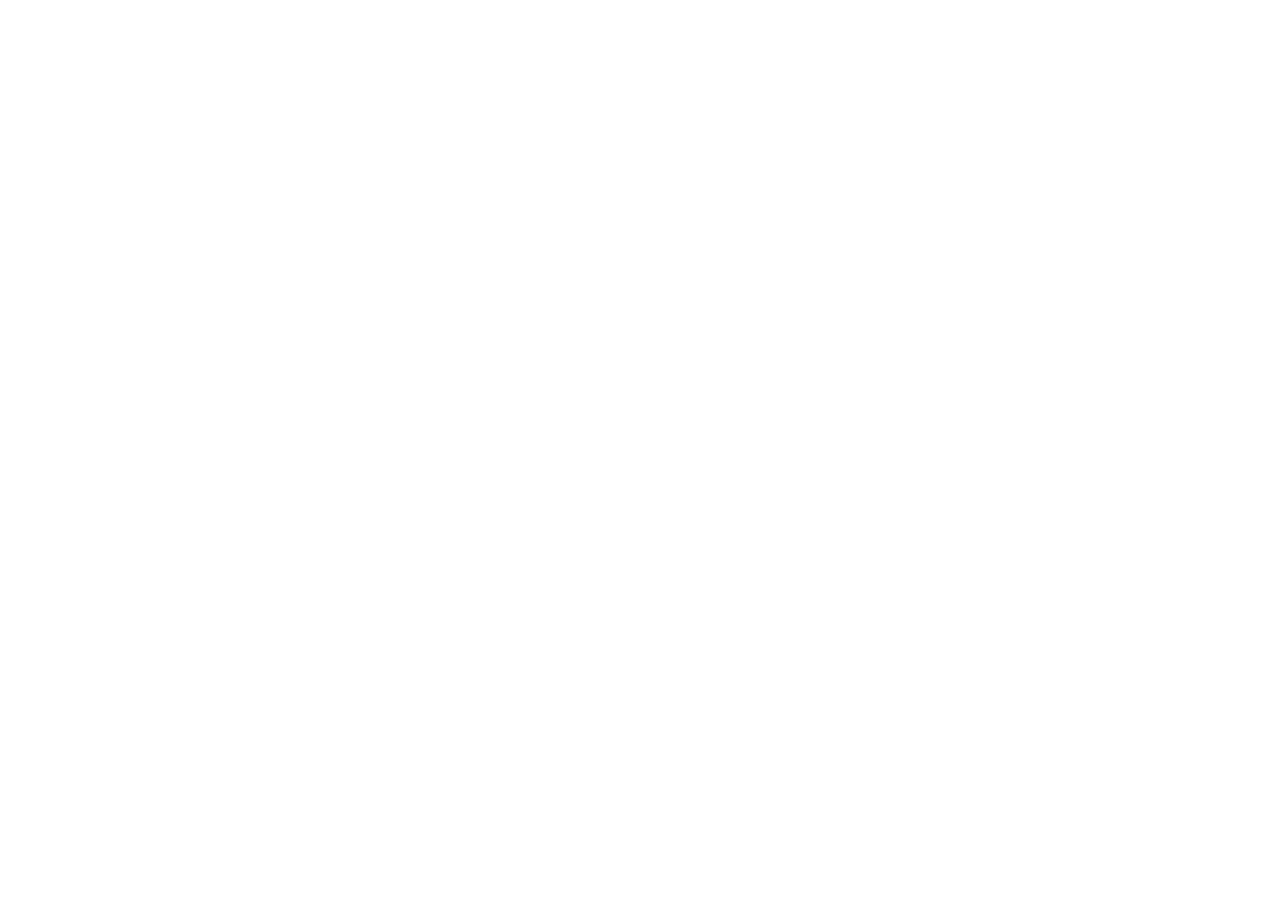
==== index.html @ 701db2a2 "Create index.html" ====
<!doctype html>
<html lang="ja"><head>
  <meta charset="UTF-8">
  <meta name="viewport" content="width=device-width, initial-scale=1, viewport-fit=cover">
  <meta name="theme-color" content="#176b61">
  <meta name="description" content="Shūkatsu OSは、新卒・第二新卒・転職・インターンの応募、選考、応募書類、予定を一元管理する日本向け求職管理ツールです。">
  <meta name="robots" content="noindex,nofollow">
  <title>Shūkatsu OS｜日本の就職活動を一元管理</title>
  <link rel="manifest" href="manifest.webmanifest">
  <link rel="stylesheet" href="styles.css">
</head>
<body>
  <div id="app" aria-live="polite"></div>
  <script src="app.js"></script>


</body><div id="codex-browser-sidebar-comments-root" style="position: fixed; inset: 0px; pointer-events: none; z-index: 2147483647;"></div></html>
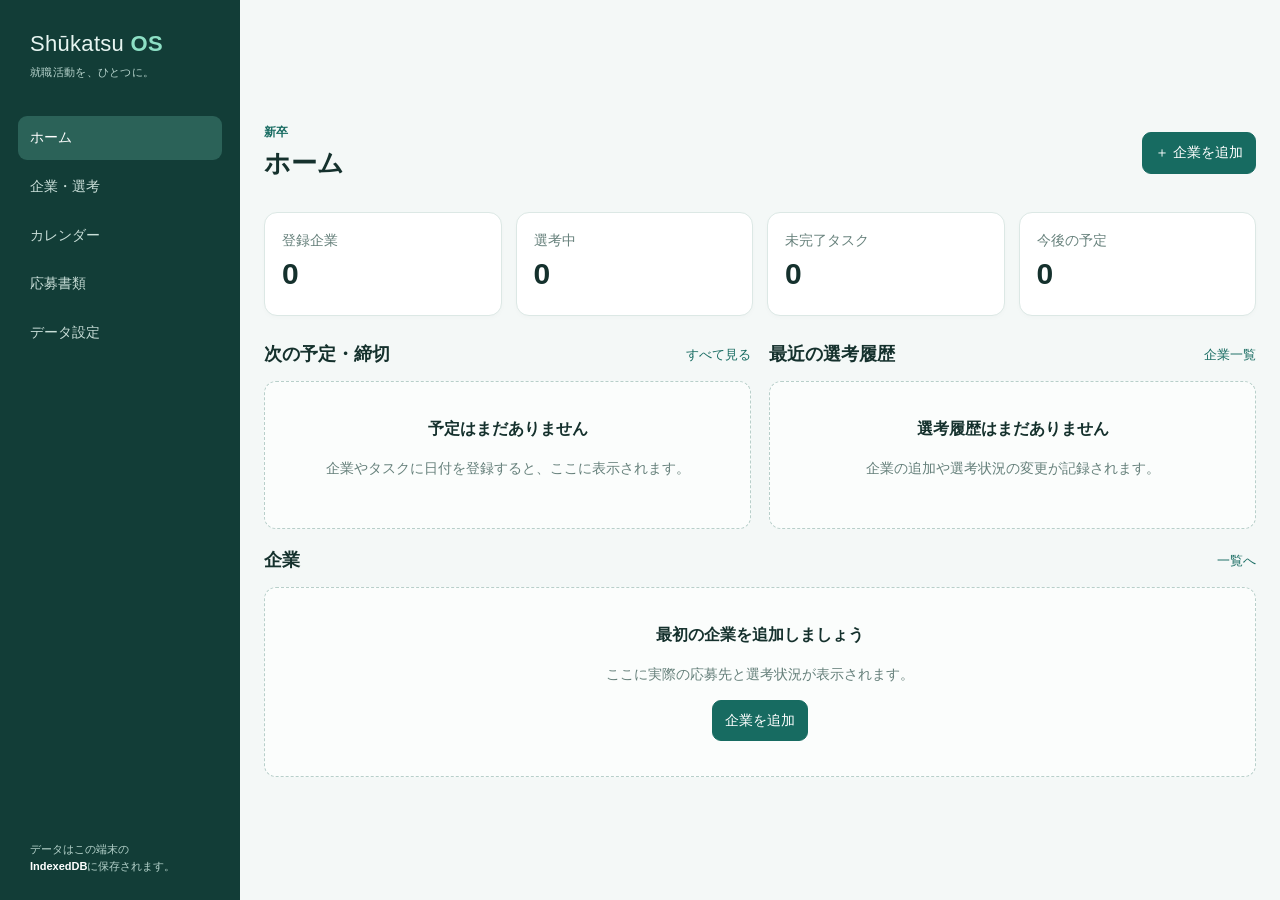
==== commit bad1b0d3: "Sync deployment entry page" ====
--- a/index.html
+++ b/index.html
@@ -1,5 +1,6 @@
 <!doctype html>
-<html lang="ja"><head>
+<html lang="ja">
+<head>
   <meta charset="UTF-8">
   <meta name="viewport" content="width=device-width, initial-scale=1, viewport-fit=cover">
   <meta name="theme-color" content="#176b61">
@@ -12,6 +13,5 @@
 <body>
   <div id="app" aria-live="polite"></div>
   <script src="app.js"></script>
-
-
-</body><div id="codex-browser-sidebar-comments-root" style="position: fixed; inset: 0px; pointer-events: none; z-index: 2147483647;"></div></html>
+</body>
+</html>
--- a/styles.css
+++ b/styles.css
@@ -0,0 +1 @@
+:root{--ink:#15312d;--muted:#66807b;--line:#dce8e5;--bg:#f4f8f7;--paper:#fff;--accent:#176b61;--accent-soft:#e2f1ed;--danger:#b54747;--shadow:0 10px 30px #123b3220}*{box-sizing:border-box}body{margin:0;background:var(--bg);color:var(--ink);font:14px/1.55 -apple-system,BlinkMacSystemFont,"Hiragino Kaku Gothic ProN","Yu Gothic",Meiryo,sans-serif}button,input,select,textarea{font:inherit}button{cursor:pointer;border:1px solid var(--line);border-radius:9px;background:#fff;color:var(--ink);padding:9px 12px}button:hover{border-color:var(--accent)}a{color:inherit;text-decoration:none}h1,h2,h3,p{margin-top:0}h1{font-size:26px;margin-bottom:0}h2{font-size:18px}h3{font-size:16px}.shell{min-height:100vh;display:grid;grid-template-columns:240px minmax(0,1fr)}aside{background:#123d37;color:#e7f5f1;padding:27px 18px;position:sticky;top:0;height:100vh}.brand{display:block;font-size:22px;letter-spacing:.3px;margin:0 12px 35px}.brand b{color:#8de0c5}.brand small{font-size:11px;font-weight:400;display:block;color:#b6d3cc;margin-top:3px}nav{display:grid;gap:5px}nav a{padding:11px 12px;border-radius:9px;color:#c9ded8}nav a.active,nav a:hover{color:white;background:#2b6258}.side-note{position:absolute;bottom:25px;margin:0 12px;font-size:11px;color:#b6d3cc}.side-note b{color:#fff}main{padding:30px;max-width:1480px;width:100%;margin:auto}header,.section-head,.actions,.toolbar,.calendar-head{display:flex;gap:12px;align-items:center;justify-content:space-between}header{margin-bottom:28px}.eyebrow{font-size:12px;color:var(--accent);font-weight:700;margin:0 0 2px}.primary,.danger-button{background:var(--accent);border-color:var(--accent);color:#fff}.danger-button{background:var(--danger);border-color:var(--danger)}.danger-text{color:var(--danger);border-color:transparent;background:transparent}.menu{display:none}.stats{display:grid;grid-template-columns:repeat(4,1fr);gap:14px;margin-bottom:25px}.stats>div,.panel,.card,.calendar,.toolbar{background:var(--paper);border:1px solid var(--line);border-radius:13px;box-shadow:0 2px 5px #123b3205}.stats>div{padding:17px}.stats span{color:var(--muted);display:block}.stats b{font-size:30px}.grid{display:grid;gap:18px;margin:18px 0}.grid.two{grid-template-columns:1fr 1fr}.section-head{margin-bottom:12px}.section-head h2{margin:0}.section-head>a{color:var(--accent);font-size:13px}.cards{display:grid;grid-template-columns:repeat(3,1fr);gap:14px}.card{padding:16px}.app-card{display:flex;justify-content:space-between;gap:10px;min-height:139px}.app-card h3{margin:9px 0 3px}.app-card h3 a:hover{color:var(--accent);text-decoration:underline}.app-card p,.card p,.muted{color:var(--muted);font-size:13px}.card-meta{display:grid;align-content:space-between;text-align:right;font-size:12px;color:var(--muted)}.card-meta b{color:var(--ink)}.status,.tag{display:inline-block;border-radius:999px;padding:3px 8px;font-size:11px;font-weight:700;background:#e7efed;color:#35605a}.status-interested{background:#eff1f0}.status-pre_entry,.status-entered{background:#dff1ed;color:#176b61}.status-briefing,.status-es_submitted,.status-screening{background:#e6eefb;color:#40618c}.status-web_test{background:#fff3db;color:#9a6900}.status-interview_1,.status-interview_2,.status-final_interview{background:#f4e7fa;color:#77448a}.status-informal_offer,.status-offer,.status-accepted{background:#def4df;color:#287038}.status-withdrawn,.status-rejected{background:#f4e8e8;color:#9b4c4c}.empty{padding:35px 20px;text-align:center;border:1px dashed #b8cfca;border-radius:12px;background:#fbfdfc}.empty p{color:var(--muted)}.list{border:1px solid var(--line);border-radius:10px;overflow:hidden}.row,.task,.record{display:grid;grid-template-columns:110px 1fr auto;gap:10px;align-items:center;padding:11px 12px;border-bottom:1px solid var(--line)}.row:last-child,.task:last-child,.record:last-child{border:0}.row span{font-size:12px;color:var(--accent)}time{font-size:12px;color:var(--muted);white-space:nowrap}.timeline>div{border-left:2px solid #9bcfc2;padding:1px 0 13px 14px;margin-left:6px}.timeline>div:last-child{padding-bottom:0}.timeline p{margin:3px 0}.timeline span{font-size:13px;color:var(--muted)}.toolbar{padding:12px;justify-content:flex-start;margin-bottom:15px}.toolbar input{min-width:280px}.toolbar select{min-width:150px}input,select,textarea{width:100%;border:1px solid #b9cfca;border-radius:8px;padding:9px;background:#fff;color:var(--ink)}input:focus,select:focus,textarea:focus{outline:3px solid #bfe6db;border-color:var(--accent)}textarea{min-height:86px;resize:vertical}.back{display:inline-block;color:var(--accent);margin-bottom:14px}.detail-hero{background:linear-gradient(115deg,#e5f2ee,#fff);border:1px solid #cfe4de;border-radius:14px;padding:21px;display:flex;justify-content:space-between;gap:12px;align-items:center}.detail-hero h2{font-size:25px;margin:8px 0 2px}.detail-hero p{margin:0;color:var(--muted)}.detail-grid{display:grid;grid-template-columns:repeat(2,minmax(0,1fr));gap:16px;margin-top:16px}.panel{padding:18px}.panel h2{margin-bottom:10px}.wide{grid-column:1/-1}dl{display:grid;grid-template-columns:135px 1fr;margin:0;gap:9px 14px}dt{color:var(--muted)}dd{margin:0;overflow-wrap:anywhere}.notes{white-space:pre-wrap}.task{grid-template-columns:auto 1fr auto auto}.task input{width:auto}.task button,.record button{padding:3px 7px;color:var(--danger);border:0}.done{text-decoration:line-through;color:var(--muted)}.record{grid-template-columns:1fr auto}.record p{grid-column:1/-1;margin:0;color:var(--muted);white-space:pre-wrap}.record button{justify-self:start}.calendar-head{margin:0 0 12px}.calendar-head h2{margin:0}.calendar{overflow:hidden}.weekdays,.days{display:grid;grid-template-columns:repeat(7,1fr)}.weekdays b{padding:9px;text-align:center;background:#eff6f4;font-size:12px}.day{min-height:114px;border-right:1px solid var(--line);border-top:1px solid var(--line);padding:7px;overflow:hidden}.day:nth-child(7n){border-right:0}.day.blank{background:#fafcfc}.day>b{display:block;font-size:12px;margin-bottom:4px}.day a{display:block;background:#e2f2ee;color:#135b51;font-size:11px;border-radius:4px;padding:2px 4px;margin:2px 0;white-space:nowrap;overflow:hidden;text-overflow:ellipsis}.mode-picker{display:flex;gap:9px;flex-wrap:wrap}.mode-picker button.selected{border-color:var(--accent);background:var(--accent-soft);color:var(--accent);font-weight:700}.danger{border-color:#e2bbbb}.modal-backdrop{position:fixed;inset:0;z-index:10;background:#0e292477;display:grid;place-items:center;padding:20px}.modal{width:min(760px,100%);max-height:90vh;overflow:auto;background:#fff;border-radius:14px;padding:20px;box-shadow:var(--shadow)}.form-grid{display:grid;grid-template-columns:repeat(2,1fr);gap:12px}label{display:block;font-weight:600;margin-bottom:12px}label input,label select,label textarea{font-weight:400;margin-top:5px}fieldset{border:1px solid var(--line);border-radius:9px;margin:12px 0;padding:10px}legend{font-weight:700;padding:0 4px}.check{font-weight:400;margin:6px 0}.check input{width:auto;margin:0 5px 0 0}.end{justify-content:flex-end}.toast{position:fixed;z-index:20;right:20px;bottom:20px;background:#173e38;color:#fff;padding:12px 16px;border-radius:10px;box-shadow:var(--shadow)}.toast.error{background:#8f3535}code{font-family:ui-monospace,monospace;font-size:12px}@media(max-width:1440px){main{max-width:1280px}.cards{grid-template-columns:repeat(3,1fr)}}@media(max-width:1280px){main{padding:24px}.cards{grid-template-columns:repeat(2,1fr)}}@media(max-width:860px){.shell{grid-template-columns:1fr}aside{position:fixed;z-index:5;left:-250px;width:240px;transition:left .2s}.shell.nav-open aside{left:0}.menu{display:block}.side-note{position:static;margin:28px 12px}.grid.two,.detail-grid{grid-template-columns:1fr}.wide{grid-column:auto}.stats{grid-template-columns:repeat(2,1fr)}}@media(max-width:430px){main{padding:16px}header{align-items:flex-start;margin-bottom:18px}.primary{padding:8px 10px}.stats{gap:9px}.stats>div{padding:12px}.stats b{font-size:25px}.cards{grid-template-columns:1fr}.toolbar{display:grid}.toolbar input,.toolbar select{min-width:0}.app-card{min-height:auto}.detail-hero{display:block}.detail-hero .actions{margin-top:13px;flex-wrap:wrap}.row{grid-template-columns:1fr auto}.row span{grid-column:1/-1}.calendar{overflow:auto}.weekdays,.days{min-width:630px}.modal-backdrop{padding:10px}.modal{padding:16px}.form-grid{grid-template-columns:1fr}dl{grid-template-columns:1fr}dt{font-size:12px}.card-meta{text-align:left}.app-card{display:block}.app-card .card-meta{margin-top:10px;display:flex;justify-content:space-between;gap:8px}.toast{left:12px;right:12px;bottom:12px}}@media(max-width:390px){h1{font-size:22px}.stats{grid-template-columns:1fr 1fr}.actions{gap:7px}.actions button{padding:8px 9px}.detail-hero h2{font-size:21px}}@media(max-width:375px){main{padding:12px}header{gap:8px}.brand{font-size:20px}.stats span{font-size:12px}.stats b{font-size:22px}.modal{padding:13px}.day{min-height:95px}}
